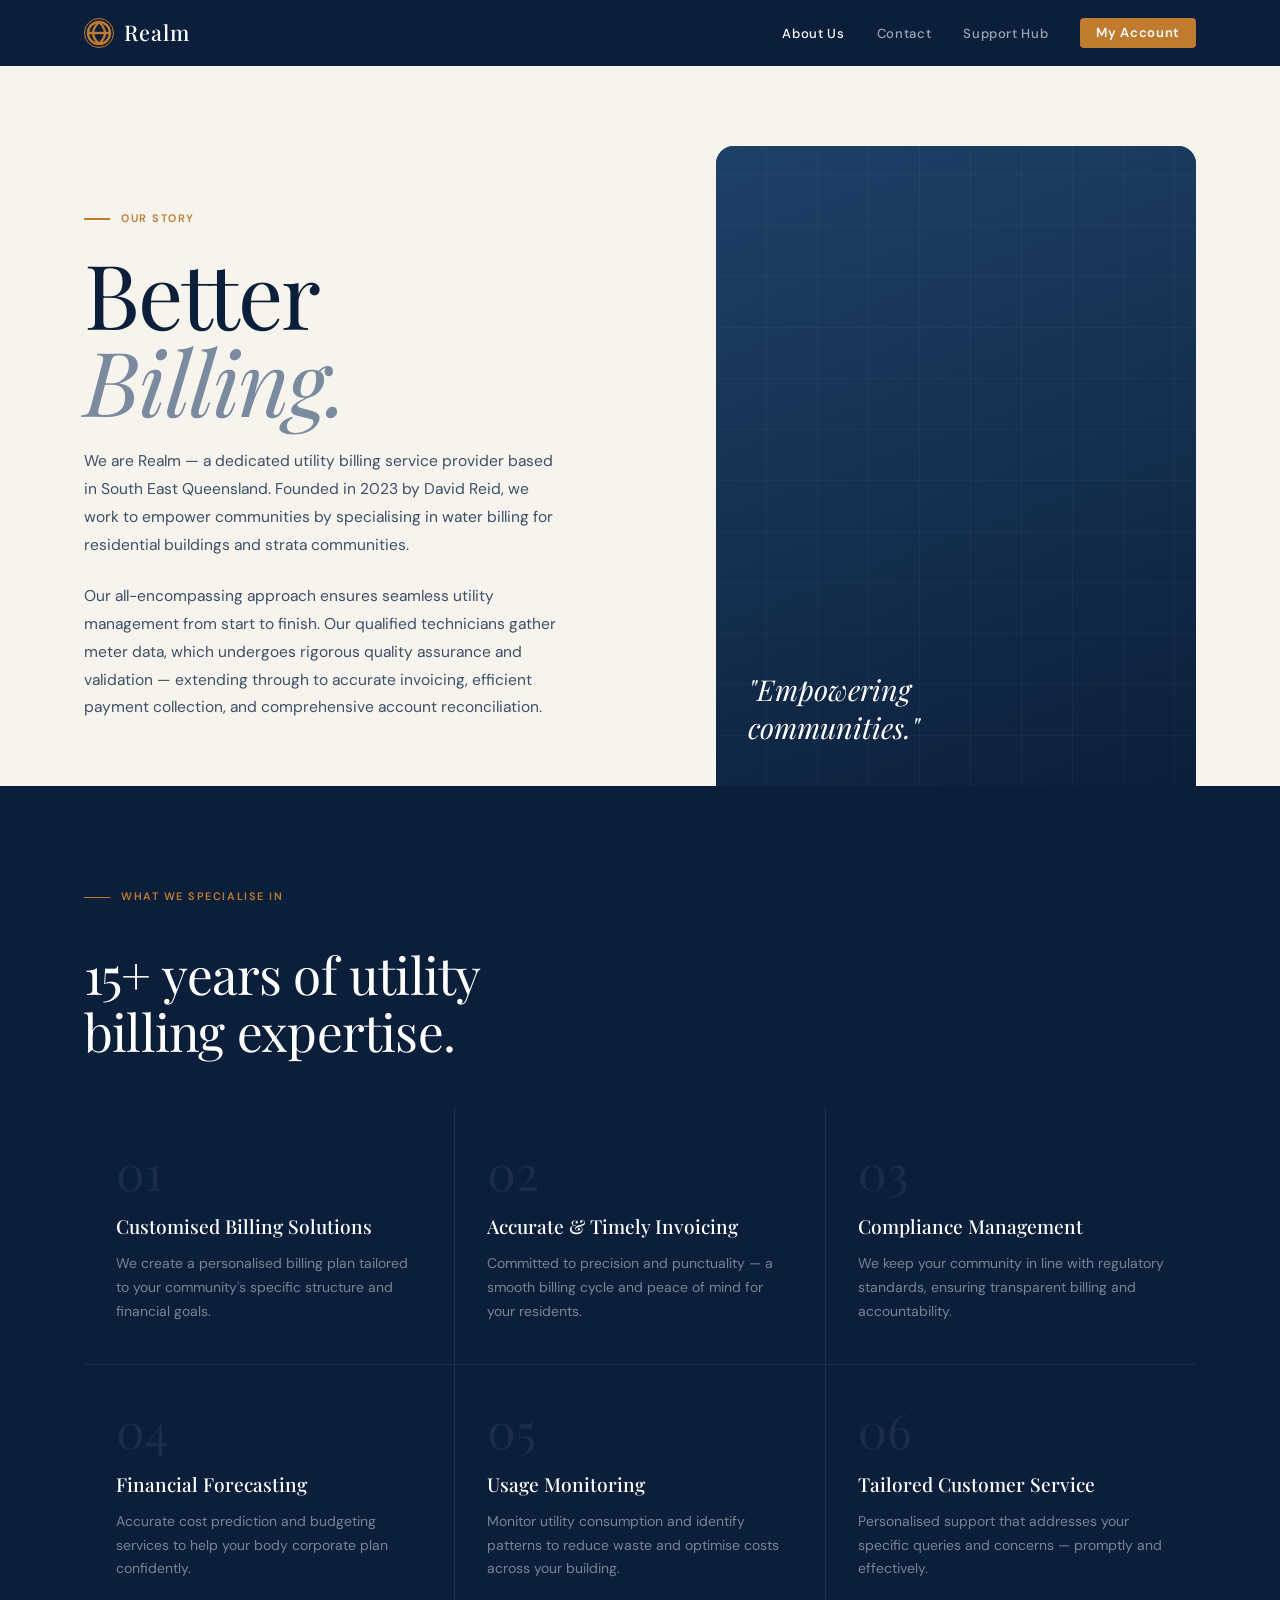
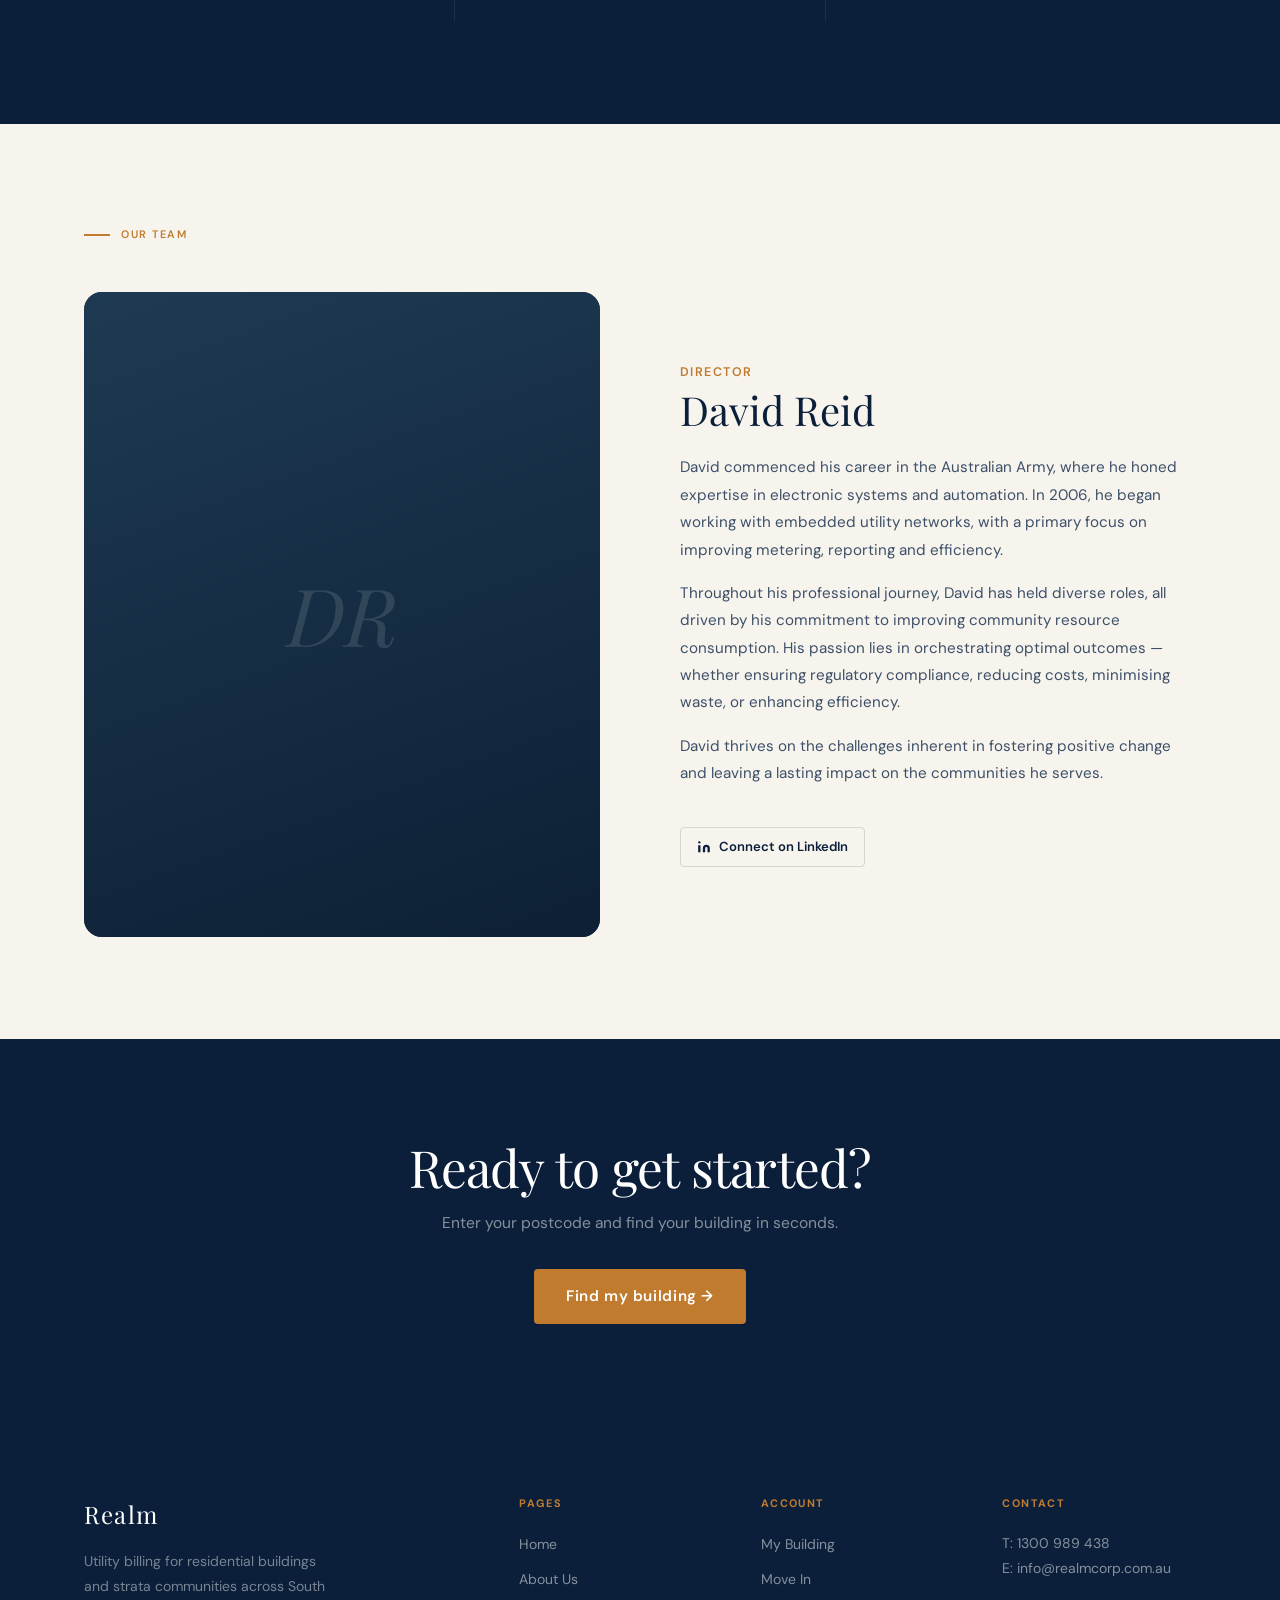
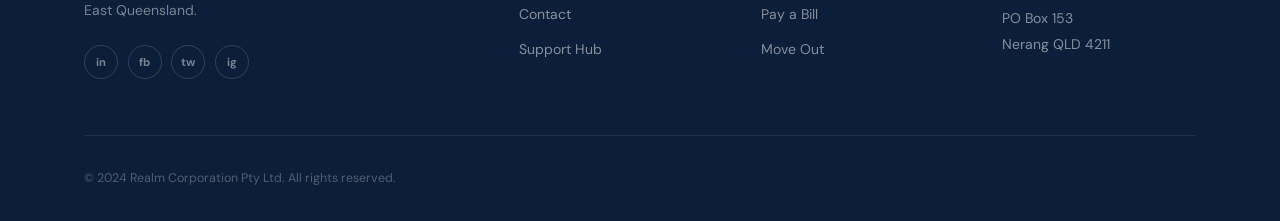
==== about.html @ f76d0b00 "init" ====
<!DOCTYPE html>
<html lang="en">
<head>
  <meta charset="UTF-8">
  <meta name="viewport" content="width=device-width, initial-scale=1.0">
  <title>About Us — Realm</title>
  <link rel="stylesheet" href="style.css">
  <style>
    .about-hero {
      background: var(--cream);
      padding: 5rem 0 0;
      overflow: hidden;
    }
    .about-hero-grid {
      display: grid;
      grid-template-columns: 1fr 480px;
      gap: 5rem;
      align-items: end;
    }
    .about-hero-text { padding-bottom: 4rem; }
    .about-hero-img {
      aspect-ratio: 3/4;
      background: var(--navy-mid);
      border-radius: var(--r-lg) var(--r-lg) 0 0;
      position: relative;
      overflow: hidden;
    }
    .about-hero-img::before {
      content: '';
      position: absolute;
      inset: 0;
      background: linear-gradient(160deg, var(--navy-light) 0%, var(--navy) 100%);
    }
    .about-hero-img::after {
      content: '';
      position: absolute;
      inset: 0;
      background-image:
        repeating-linear-gradient(0deg, transparent, transparent 50px, rgba(255,255,255,0.03) 50px, rgba(255,255,255,0.03) 51px),
        repeating-linear-gradient(90deg, transparent, transparent 50px, rgba(255,255,255,0.03) 50px, rgba(255,255,255,0.03) 51px);
    }
    .about-hero-img-label {
      position: absolute;
      bottom: 2.5rem;
      left: 2rem;
      z-index: 1;
    }
    .about-hero-img-label p {
      font-family: var(--ff-display);
      font-size: 1.8rem;
      color: white;
      font-style: italic;
      font-weight: 400;
      line-height: 1.3;
    }

    /* Values */
    .values-section { background: var(--navy); }
    .values-grid {
      display: grid;
      grid-template-columns: 1fr 1fr 1fr;
      gap: 1px;
      background: rgba(255,255,255,0.07);
      border-radius: var(--r);
      overflow: hidden;
    }
    .value-item {
      background: var(--navy);
      padding: 2.5rem 2rem;
    }
    .value-num {
      font-family: var(--ff-display);
      font-size: 3rem;
      font-weight: 400;
      color: rgba(255,255,255,0.07);
      line-height: 1;
      margin-bottom: 1rem;
    }
    .value-item h3 {
      font-family: var(--ff-display);
      font-size: 1.2rem;
      color: white;
      margin-bottom: 0.6rem;
      font-weight: 500;
    }
    .value-item p { font-size: 0.875rem; color: rgba(255,255,255,0.45); line-height: 1.7; }

    /* Team */
    .team-section { background: var(--cream); }
    .team-grid {
      display: grid;
      grid-template-columns: 1fr 1fr;
      gap: 5rem;
      align-items: center;
    }
    .team-photo {
      aspect-ratio: 4/5;
      border-radius: var(--r-lg);
      overflow: hidden;
      background: #2A3B4D;
      position: relative;
    }
    .team-photo img {
      width: 100%;
      height: 100%;
      object-fit: cover;
      object-position: top;
      filter: grayscale(20%);
    }
    .team-photo-fallback {
      position: absolute;
      inset: 0;
      background: linear-gradient(160deg, #1E3A52 0%, #0D2035 100%);
      display: flex;
      align-items: center;
      justify-content: center;
    }
    .team-photo-initials {
      font-family: var(--ff-display);
      font-size: 5rem;
      font-weight: 300;
      color: rgba(255,255,255,0.12);
      font-style: italic;
    }
    .team-role { color: var(--amber); font-size: 0.78rem; font-weight: 600; letter-spacing: 0.12em; text-transform: uppercase; margin-bottom: 0.5rem; }
    .team-name { font-family: var(--ff-display); font-size: 2.5rem; font-weight: 400; color: var(--navy); margin-bottom: 1.5rem; line-height: 1; }
    .team-bio { font-size: 0.95rem; color: var(--text-mid); line-height: 1.8; }
    .team-bio p { margin-bottom: 1rem; }
    .team-linkedin {
      display: inline-flex;
      align-items: center;
      gap: 0.5rem;
      margin-top: 1.5rem;
      font-size: 0.82rem;
      font-weight: 600;
      color: var(--navy);
      border: 1.5px solid var(--border-warm);
      padding: 0.5rem 1rem;
      border-radius: var(--r-sm);
      transition: all 0.2s;
    }
    .team-linkedin:hover { background: var(--navy); color: white; border-color: var(--navy); }

    @media (max-width: 960px) {
      .about-hero-grid { grid-template-columns: 1fr; }
      .about-hero-img { aspect-ratio: 16/7; border-radius: var(--r-lg); }
      .about-hero-text { padding-bottom: 2rem; }
      .values-grid { grid-template-columns: 1fr; gap: 0; }
      .team-grid { grid-template-columns: 1fr; gap: 3rem; }
    }
  </style>
</head>
<body>

<nav class="nav">
  <div class="nav-inner">
    <a href="index.html" class="nav-logo">
      <div class="nav-logo-icon">
        <svg viewBox="0 0 14 14" fill="none"><circle cx="7" cy="7" r="5.5" stroke="#C07B2E" stroke-width="1.2"/><path d="M7 1.5C7 1.5 10 4.5 10 7C10 9.5 7 12.5 7 12.5" stroke="#C07B2E" stroke-width="1.2"/><path d="M7 1.5C7 1.5 4 4.5 4 7C4 9.5 7 12.5 7 12.5" stroke="#C07B2E" stroke-width="1.2"/><path d="M1.5 7H12.5" stroke="#C07B2E" stroke-width="1.2"/></svg>
      </div>
      <span class="nav-logo-name">Realm</span>
    </a>
    <ul class="nav-links">
      <li><a href="about.html" class="active">About Us</a></li>
      <li><a href="contact.html">Contact</a></li>
      <li><a href="support.html">Support Hub</a></li>
      <li><a href="index.html" class="nav-cta">My Account</a></li>
    </ul>
  </div>
</nav>

<!-- HERO -->
<section class="about-hero">
  <div class="wrap">
    <div class="about-hero-grid">
      <div class="about-hero-text">
        <div class="section-tag anim"><span class="t-label">Our Story</span></div>
        <h1 class="t-display anim d1" style="margin-bottom:1.5rem">Better<br><em style="font-style:italic;color:var(--text-muted)">Billing.</em></h1>
        <p class="t-body anim d2" style="max-width:480px;margin-bottom:1.5rem">
          We are Realm — a dedicated utility billing service provider based in South East Queensland. Founded in 2023 by David Reid, we work to empower communities by specialising in water billing for residential buildings and strata communities.
        </p>
        <p class="t-body anim d3" style="max-width:480px">
          Our all-encompassing approach ensures seamless utility management from start to finish. Our qualified technicians gather meter data, which undergoes rigorous quality assurance and validation — extending through to accurate invoicing, efficient payment collection, and comprehensive account reconciliation.
        </p>
      </div>
      <div class="about-hero-img anim d2">
        <div class="about-hero-img-label">
          <p>"Empowering<br>communities."</p>
        </div>
      </div>
    </div>
  </div>
</section>

<!-- VALUES / SERVICES -->
<section class="section values-section">
  <div class="wrap">
    <div class="section-tag" style="margin-bottom:2.5rem"><span class="t-label" style="color:var(--amber)">What we specialise in</span></div>
    <h2 class="t-headline" style="color:white;margin-bottom:3rem;max-width:520px">15+ years of utility billing expertise.</h2>
    <div class="values-grid">
      <div class="value-item">
        <div class="value-num">01</div>
        <h3>Customised Billing Solutions</h3>
        <p>We create a personalised billing plan tailored to your community's specific structure and financial goals.</p>
      </div>
      <div class="value-item">
        <div class="value-num">02</div>
        <h3>Accurate &amp; Timely Invoicing</h3>
        <p>Committed to precision and punctuality — a smooth billing cycle and peace of mind for your residents.</p>
      </div>
      <div class="value-item">
        <div class="value-num">03</div>
        <h3>Compliance Management</h3>
        <p>We keep your community in line with regulatory standards, ensuring transparent billing and accountability.</p>
      </div>
      <div class="value-item">
        <div class="value-num">04</div>
        <h3>Financial Forecasting</h3>
        <p>Accurate cost prediction and budgeting services to help your body corporate plan confidently.</p>
      </div>
      <div class="value-item">
        <div class="value-num">05</div>
        <h3>Usage Monitoring</h3>
        <p>Monitor utility consumption and identify patterns to reduce waste and optimise costs across your building.</p>
      </div>
      <div class="value-item">
        <div class="value-num">06</div>
        <h3>Tailored Customer Service</h3>
        <p>Personalised support that addresses your specific queries and concerns — promptly and effectively.</p>
      </div>
    </div>
  </div>
</section>

<!-- TEAM -->
<section class="section team-section">
  <div class="wrap">
    <div class="section-tag" style="margin-bottom:3rem"><span class="t-label">Our Team</span></div>
    <div class="team-grid">
      <div class="team-photo">
        <img src="https://i0.wp.com/url.xdx.mybluehost.me/wp-content/uploads/2024/03/ed0c7efb-405b-4a00-aa94-29efe114fdd4.png?resize=4000%2C2667&ssl=1" alt="David Reid" onerror="this.style.display='none'">
        <div class="team-photo-fallback">
          <span class="team-photo-initials">DR</span>
        </div>
      </div>
      <div>
        <p class="team-role">Director</p>
        <h2 class="team-name">David Reid</h2>
        <div class="team-bio">
          <p>David commenced his career in the Australian Army, where he honed expertise in electronic systems and automation. In 2006, he began working with embedded utility networks, with a primary focus on improving metering, reporting and efficiency.</p>
          <p>Throughout his professional journey, David has held diverse roles, all driven by his commitment to improving community resource consumption. His passion lies in orchestrating optimal outcomes — whether ensuring regulatory compliance, reducing costs, minimising waste, or enhancing efficiency.</p>
          <p>David thrives on the challenges inherent in fostering positive change and leaving a lasting impact on the communities he serves.</p>
        </div>
        <a href="https://www.linkedin.com/in/david-reid-398b017/" target="_blank" class="team-linkedin">
          <svg width="14" height="14" fill="currentColor" viewBox="0 0 24 24"><path d="M16 8a6 6 0 016 6v7h-4v-7a2 2 0 00-2-2 2 2 0 00-2 2v7h-4v-7a6 6 0 016-6zM2 9h4v12H2z"/><circle cx="4" cy="4" r="2"/></svg>
          Connect on LinkedIn
        </a>
      </div>
    </div>
  </div>
</section>

<!-- CTA -->
<section class="section-sm" style="background:var(--navy)">
  <div class="wrap" style="text-align:center;padding-top:3rem;padding-bottom:3rem">
    <h2 class="t-headline" style="color:white;margin-bottom:1rem">Ready to get started?</h2>
    <p style="color:rgba(255,255,255,0.5);margin-bottom:2rem;font-size:0.975rem">Enter your postcode and find your building in seconds.</p>
    <a href="index.html" class="btn btn-amber btn-lg">Find my building →</a>
  </div>
</section>

<footer class="footer">
  <div class="wrap">
    <div class="footer-grid">
      <div class="footer-brand">
        <span class="footer-brand-name">Realm</span>
        <p>Utility billing for residential buildings and strata communities across South East Queensland.</p>
        <div class="footer-social"><a href="#">in</a><a href="#">fb</a><a href="#">tw</a><a href="#">ig</a></div>
      </div>
      <div class="footer-col">
        <h5>Pages</h5>
        <ul><li><a href="index.html">Home</a></li><li><a href="about.html">About Us</a></li><li><a href="contact.html">Contact</a></li><li><a href="support.html">Support Hub</a></li></ul>
      </div>
      <div class="footer-col">
        <h5>Account</h5>
        <ul><li><a href="building-hub.html">My Building</a></li><li><a href="move-in.html">Move In</a></li><li><a href="https://customers.bluebilling.com.au" target="_blank">Pay a Bill</a></li><li><a href="move-out.html">Move Out</a></li></ul>
      </div>
      <div class="footer-col">
        <h5>Contact</h5>
        <p>T: <a href="tel:1300989438" style="color:rgba(255,255,255,0.5)">1300 989 438</a><br>E: <a href="mailto:info@realmcorp.com.au" style="color:rgba(255,255,255,0.5)">info@realmcorp.com.au</a><br><br>PO Box 153<br>Nerang QLD 4211</p>
      </div>
    </div>
    <div class="footer-bottom">
      <span>© 2024 Realm Corporation Pty Ltd. All rights reserved.</span>
    </div>
  </div>
</footer>
</body>
</html>
---- style.css ----
@import url('https://fonts.googleapis.com/css2?family=Playfair+Display:ital,wght@0,400;0,500;0,600;0,700;1,400;1,500&family=DM+Sans:wght@300;400;500;600&display=swap');

:root {
  --navy:        #0B1F3A;
  --navy-mid:    #16304F;
  --navy-light:  #1E4168;
  --cream:       #F7F4EE;
  --cream-dark:  #EDE8DF;
  --amber:       #C07B2E;
  --amber-light: #D4944A;
  --white:       #FFFFFF;
  --text:        #0B1F3A;
  --text-mid:    #3D5068;
  --text-muted:  #7A8BA0;
  --border:      rgba(11,31,58,0.1);
  --border-warm: rgba(11,31,58,0.14);
  --ff-display:  'Playfair Display', Georgia, serif;
  --ff-body:     'DM Sans', system-ui, sans-serif;
  --r-sm: 4px; --r: 10px; --r-lg: 18px;
  --shadow-sm: 0 2px 10px rgba(11,31,58,0.09);
  --shadow:    0 6px 28px rgba(11,31,58,0.13);
  --shadow-lg: 0 16px 56px rgba(11,31,58,0.18);
  --shadow-xl: 0 32px 80px rgba(11,31,58,0.22);
}

*, *::before, *::after { box-sizing: border-box; margin: 0; padding: 0; }
html { scroll-behavior: smooth; }
body { font-family: var(--ff-body); background: var(--cream); color: var(--text); line-height: 1.65; -webkit-font-smoothing: antialiased; }
img { max-width: 100%; display: block; }
a { color: inherit; text-decoration: none; }
button, input, select, textarea { font-family: inherit; }

/* ── LAYOUT ── */
.wrap { max-width: 1240px; margin: 0 auto; padding: 0 clamp(1.25rem, 5vw, 4rem); }
.section { padding: clamp(4rem, 8vw, 7rem) 0; }
.section-sm { padding: clamp(2.5rem, 4vw, 4rem) 0; }

/* ── TYPOGRAPHY ── */
.t-display { font-family: var(--ff-display); font-size: clamp(3rem, 7vw, 6rem); font-weight: 400; line-height: 0.97; letter-spacing: -0.02em; }
.t-headline { font-family: var(--ff-display); font-size: clamp(2rem, 4vw, 3.2rem); font-weight: 400; line-height: 1.1; letter-spacing: -0.015em; }
.t-title { font-family: var(--ff-display); font-size: clamp(1.3rem, 2.5vw, 1.9rem); font-weight: 500; line-height: 1.2; }
.t-label { font-size: 0.68rem; font-weight: 600; letter-spacing: 0.14em; text-transform: uppercase; color: var(--amber); }
.t-body { font-size: 0.975rem; line-height: 1.78; color: var(--text-mid); }
.t-small { font-size: 0.85rem; color: var(--text-muted); }

/* ── NAV ── */
.nav { position: sticky; top: 0; z-index: 200; background: var(--navy); height: 66px; display: flex; align-items: center; }
.nav-inner { display: flex; align-items: center; justify-content: space-between; width: 100%; max-width: 1240px; margin: 0 auto; padding: 0 clamp(1.25rem, 5vw, 4rem); }
.nav-logo { display: flex; align-items: center; gap: 10px; }
.nav-logo-icon { width: 30px; height: 30px; border: 1.5px solid var(--amber); border-radius: 50%; display: flex; align-items: center; justify-content: center; }
.nav-logo-name { font-family: var(--ff-display); font-size: 1.35rem; font-weight: 500; color: white; letter-spacing: 0.05em; }
.nav-links { display: flex; align-items: center; gap: 2rem; list-style: none; }
.nav-links a { font-size: 0.82rem; font-weight: 500; letter-spacing: 0.05em; color: rgba(255,255,255,0.6); transition: color 0.2s; }
.nav-links a:hover, .nav-links a.active { color: white; }
.nav-links .nav-cta { background: var(--amber); color: white !important; padding: 0.4rem 1rem; border-radius: var(--r-sm); font-weight: 600; transition: background 0.2s; }
.nav-links .nav-cta:hover { background: var(--amber-light); }

/* ── BUTTONS ── */
.btn { display: inline-flex; align-items: center; gap: 0.5rem; padding: 0.78rem 1.6rem; border-radius: var(--r-sm); font-size: 0.88rem; font-weight: 600; letter-spacing: 0.04em; cursor: pointer; border: none; transition: all 0.22s; white-space: nowrap; }
.btn-amber { background: var(--amber); color: white; }
.btn-amber:hover { background: var(--navy); transform: translateY(-1px); box-shadow: var(--shadow); }
.btn-navy { background: var(--navy); color: white; }
.btn-navy:hover { background: var(--navy-light); transform: translateY(-1px); }
.btn-outline { background: transparent; color: var(--navy); border: 1.5px solid var(--border-warm); }
.btn-outline:hover { border-color: var(--navy); background: var(--navy); color: white; }
.btn-white { background: white; color: var(--navy); }
.btn-white:hover { background: var(--cream); transform: translateY(-1px); }
.btn-lg { padding: 0.95rem 2rem; font-size: 0.95rem; }
.btn-ghost { background: transparent; color: var(--amber); padding: 0; border: none; }

/* ── FORMS ── */
.field { display: flex; flex-direction: column; gap: 0.35rem; }
.field label { font-size: 0.7rem; font-weight: 600; letter-spacing: 0.1em; text-transform: uppercase; color: var(--text-muted); }
.field input, .field select, .field textarea { background: var(--cream); border: 1.5px solid var(--cream-dark); border-radius: var(--r-sm); padding: 0.75rem 1rem; font-size: 0.95rem; color: var(--text); outline: none; transition: border-color 0.2s, box-shadow 0.2s, background 0.2s; width: 100%; }
.field input:focus, .field select:focus, .field textarea:focus { border-color: var(--navy-light); background: white; box-shadow: 0 0 0 3px rgba(30,65,104,0.1); }
.field input::placeholder { color: var(--text-muted); }
.field textarea { resize: vertical; min-height: 110px; }
.field select { appearance: none; background-image: url("data:image/svg+xml,%3Csvg xmlns='http://www.w3.org/2000/svg' width='12' height='7' fill='none'%3E%3Cpath d='M1 1l5 5 5-5' stroke='%237A8BA0' stroke-width='1.5' stroke-linecap='round'/%3E%3C/svg%3E"); background-repeat: no-repeat; background-position: right 1rem center; cursor: pointer; }

/* ── DECORATIVE ── */
.rule { display: block; width: 32px; height: 2px; background: var(--amber); margin-bottom: 1.1rem; }
.section-tag { display: flex; align-items: center; gap: 0.7rem; margin-bottom: 1.4rem; }
.section-tag::before { content: ''; display: block; width: 26px; height: 1.5px; background: var(--amber); flex-shrink: 0; }

/* ── FOOTER ── */
.footer { background: var(--navy); padding: 4.5rem 0 2rem; }
.footer-grid { display: grid; grid-template-columns: 2fr 1fr 1fr 1fr; gap: 3rem; padding-bottom: 3.5rem; border-bottom: 1px solid rgba(255,255,255,0.08); margin-bottom: 2rem; }
.footer-brand-name { font-family: var(--ff-display); font-size: 1.5rem; color: white; letter-spacing: 0.05em; display: block; margin-bottom: 0.9rem; }
.footer-brand p { font-size: 0.875rem; color: rgba(255,255,255,0.45); line-height: 1.75; max-width: 260px; }
.footer-social { display: flex; gap: 0.6rem; margin-top: 1.4rem; }
.footer-social a { width: 34px; height: 34px; border-radius: 50%; border: 1px solid rgba(255,255,255,0.15); display: flex; align-items: center; justify-content: center; font-size: 0.7rem; font-weight: 700; color: rgba(255,255,255,0.45); transition: all 0.2s; }
.footer-social a:hover { border-color: var(--amber); color: var(--amber); }
.footer-col h5 { font-size: 0.68rem; font-weight: 700; letter-spacing: 0.13em; text-transform: uppercase; color: var(--amber); margin-bottom: 1.1rem; }
.footer-col ul { list-style: none; }
.footer-col ul li { margin-bottom: 0.55rem; }
.footer-col ul li a { font-size: 0.875rem; color: rgba(255,255,255,0.5); transition: color 0.2s; }
.footer-col ul li a:hover { color: white; }
.footer-col p { font-size: 0.875rem; color: rgba(255,255,255,0.5); line-height: 1.8; }
.footer-bottom { display: flex; align-items: center; justify-content: space-between; font-size: 0.78rem; color: rgba(255,255,255,0.28); }

/* ── ACCORDION ── */
.accordion-item { border-bottom: 1px solid var(--border); }
.accordion-btn { width: 100%; background: none; border: none; padding: 1.25rem 0; display: flex; align-items: center; justify-content: space-between; gap: 1rem; cursor: pointer; font-size: 0.975rem; font-weight: 600; color: var(--navy); text-align: left; transition: color 0.2s; }
.accordion-btn:hover { color: var(--amber); }
.accordion-ind { width: 24px; height: 24px; border-radius: 50%; border: 1.5px solid var(--border-warm); display: flex; align-items: center; justify-content: center; flex-shrink: 0; font-size: 1.1rem; font-weight: 300; color: var(--text-muted); transition: all 0.25s; }
.accordion-btn.open .accordion-ind { background: var(--amber); border-color: var(--amber); color: white; transform: rotate(45deg); }
.accordion-panel { max-height: 0; overflow: hidden; transition: max-height 0.35s ease; }
.accordion-panel.open { max-height: 400px; }
.accordion-body { padding-bottom: 1.3rem; font-size: 0.925rem; color: var(--text-mid); line-height: 1.75; }

/* ── HUB CARD ── */
.hub-card { background: white; border: 1px solid var(--border); border-radius: var(--r); padding: 2rem 1.75rem 1.75rem; display: flex; flex-direction: column; cursor: pointer; transition: box-shadow 0.25s, transform 0.25s, border-color 0.25s; text-decoration: none; color: inherit; }
.hub-card:hover { box-shadow: var(--shadow); transform: translateY(-2px); border-color: rgba(11,31,58,0.18); }
.hub-card-icon { width: 44px; height: 44px; border-radius: 6px; background: var(--cream); display: flex; align-items: center; justify-content: center; margin-bottom: 1.1rem; }
.hub-card-title { font-family: var(--ff-display); font-size: 1.25rem; font-weight: 500; color: var(--navy); margin-bottom: 0.4rem; }
.hub-card-desc { font-size: 0.875rem; color: var(--text-muted); line-height: 1.6; flex: 1; }
.hub-card-link { font-size: 0.8rem; font-weight: 600; color: var(--amber); margin-top: 1.2rem; display: flex; align-items: center; gap: 0.3rem; transition: gap 0.2s; }
.hub-card:hover .hub-card-link { gap: 0.55rem; }

/* ── ANIMATIONS ── */
@keyframes fadeUp { from { opacity: 0; transform: translateY(18px); } to { opacity: 1; transform: translateY(0); } }
.anim { animation: fadeUp 0.65s ease both; }
.d1 { animation-delay: 0.08s; } .d2 { animation-delay: 0.18s; } .d3 { animation-delay: 0.28s; } .d4 { animation-delay: 0.38s; } .d5 { animation-delay: 0.48s; }

/* ── RESPONSIVE ── */
@media (max-width: 1024px) { .footer-grid { grid-template-columns: 1fr 1fr; } }
@media (max-width: 768px) { .nav-links { display: none; } .footer-grid { grid-template-columns: 1fr; gap: 2rem; } }
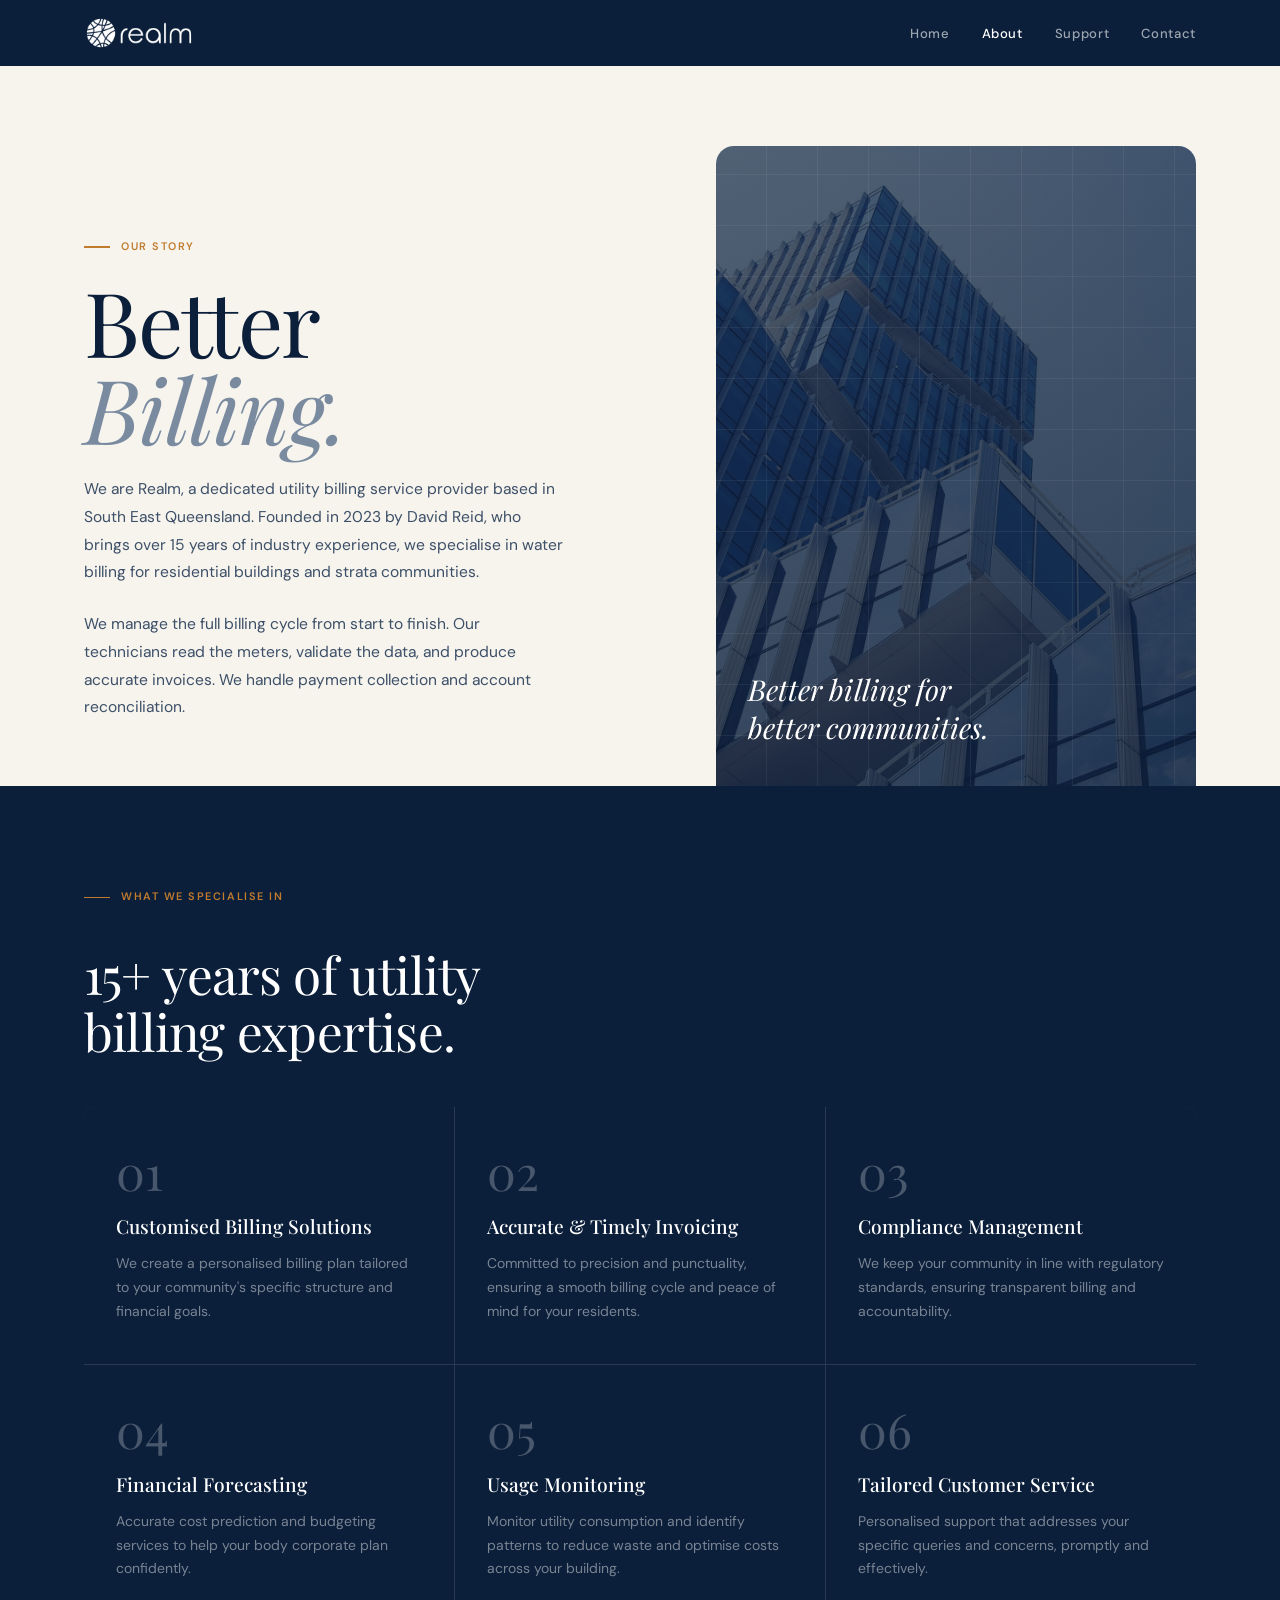
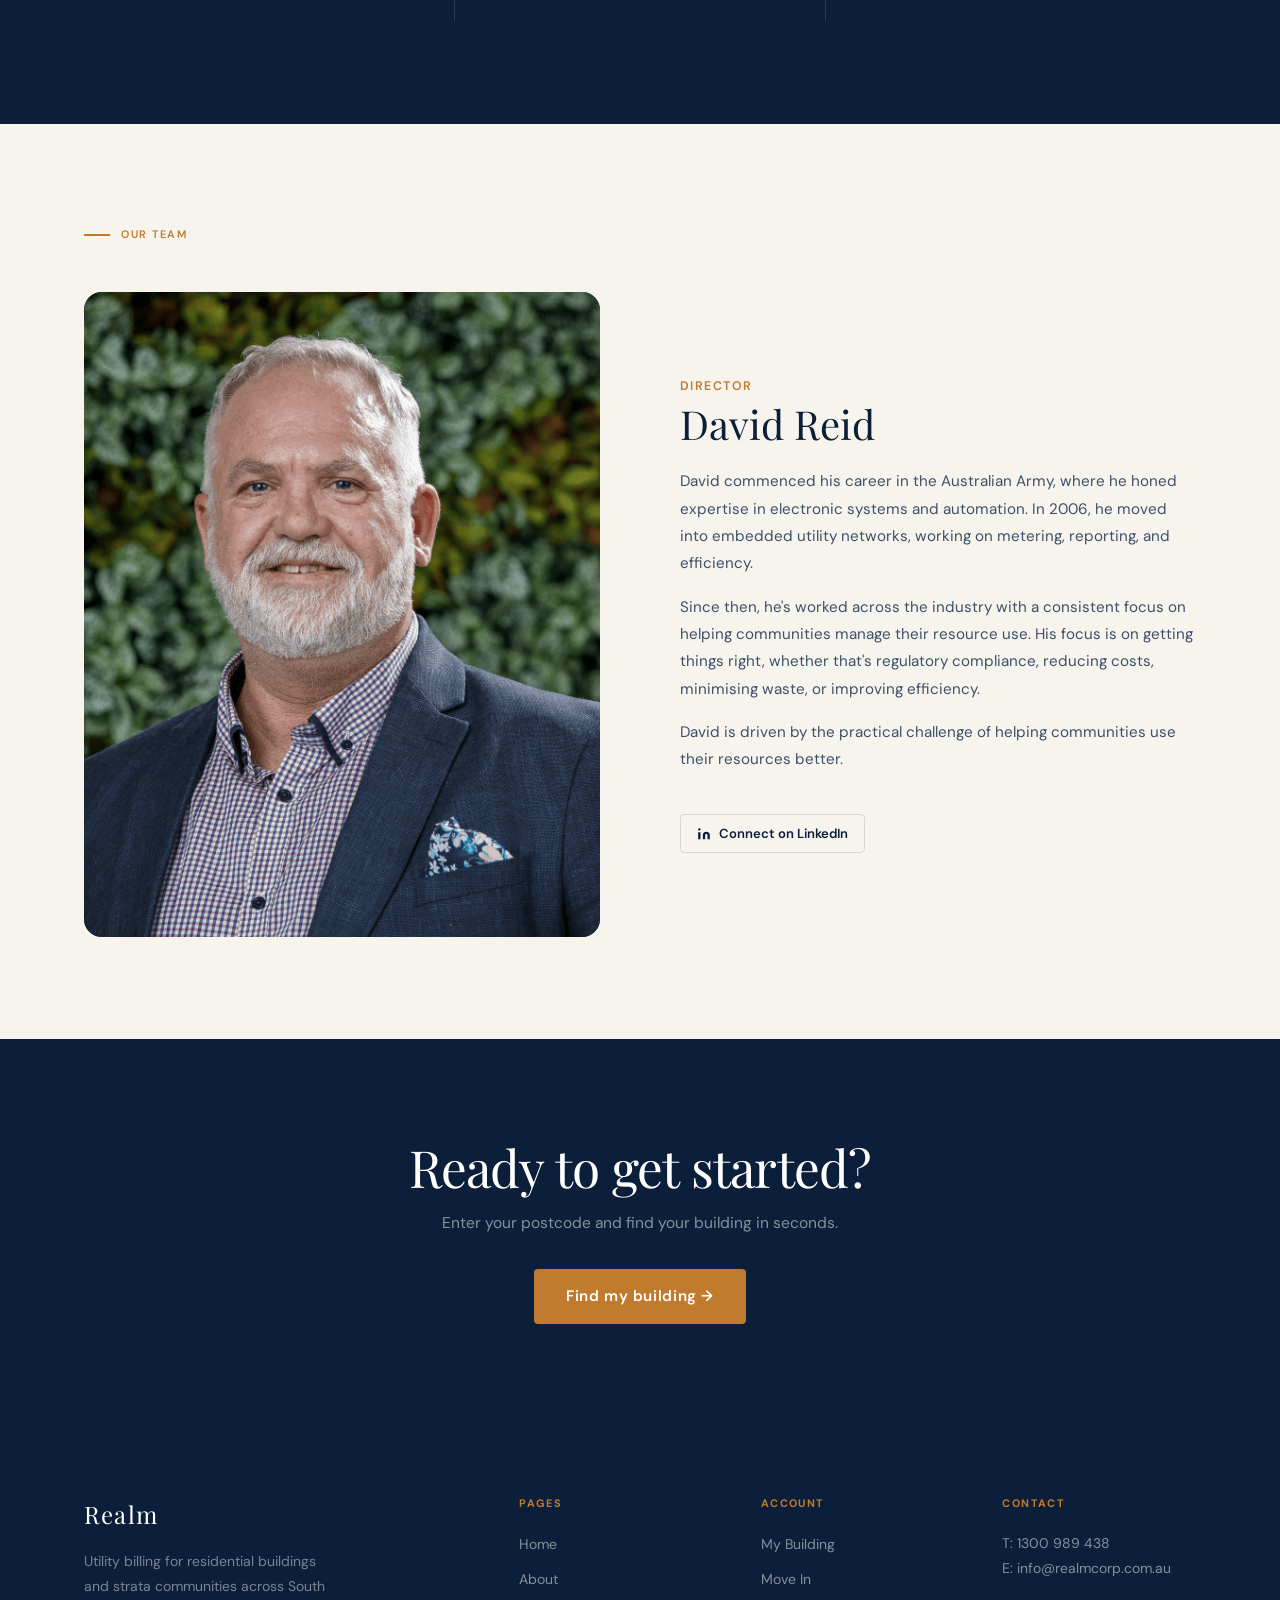
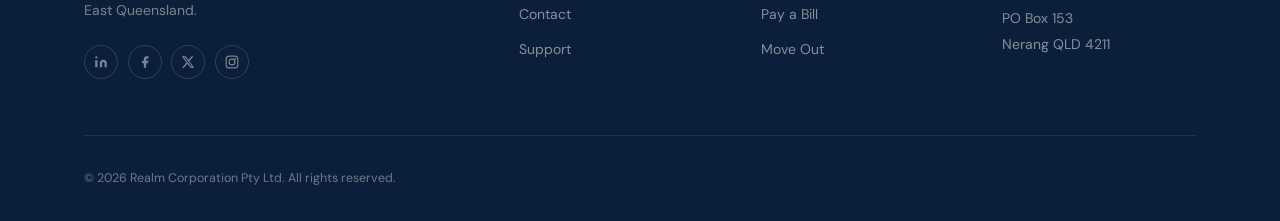
==== commit ad14a9ef: "init" ====
--- a/about.html
+++ b/about.html
@@ -3,7 +3,8 @@
 <head>
   <meta charset="UTF-8">
   <meta name="viewport" content="width=device-width, initial-scale=1.0">
-  <title>About Us — Realm</title>
+  <title>About Us | Realm</title>
+  <link rel="icon" type="image/png" href="assets/favicon.png">
   <link rel="stylesheet" href="style.css">
   <style>
     .about-hero {
@@ -25,25 +26,33 @@
       position: relative;
       overflow: hidden;
     }
+    .about-hero-img img {
+      width: 100%;
+      height: 100%;
+      object-fit: cover;
+      display: block;
+    }
     .about-hero-img::before {
       content: '';
       position: absolute;
       inset: 0;
-      background: linear-gradient(160deg, var(--navy-light) 0%, var(--navy) 100%);
+      background: linear-gradient(160deg, rgba(11,31,58,0.7) 0%, rgba(11,31,58,0.85) 100%);
+      z-index: 1;
     }
     .about-hero-img::after {
       content: '';
       position: absolute;
       inset: 0;
+      z-index: 2;
       background-image:
-        repeating-linear-gradient(0deg, transparent, transparent 50px, rgba(255,255,255,0.03) 50px, rgba(255,255,255,0.03) 51px),
-        repeating-linear-gradient(90deg, transparent, transparent 50px, rgba(255,255,255,0.03) 50px, rgba(255,255,255,0.03) 51px);
+        repeating-linear-gradient(0deg, transparent, transparent 50px, rgba(255,255,255,0.06) 50px, rgba(255,255,255,0.06) 51px),
+        repeating-linear-gradient(90deg, transparent, transparent 50px, rgba(255,255,255,0.06) 50px, rgba(255,255,255,0.06) 51px);
     }
     .about-hero-img-label {
       position: absolute;
       bottom: 2.5rem;
       left: 2rem;
-      z-index: 1;
+      z-index: 3;
     }
     .about-hero-img-label p {
       font-family: var(--ff-display);
@@ -60,7 +69,7 @@
       display: grid;
       grid-template-columns: 1fr 1fr 1fr;
       gap: 1px;
-      background: rgba(255,255,255,0.07);
+      background: rgba(255,255,255,0.12);
       border-radius: var(--r);
       overflow: hidden;
     }
@@ -72,7 +81,7 @@
       font-family: var(--ff-display);
       font-size: 3rem;
       font-weight: 400;
-      color: rgba(255,255,255,0.07);
+      color: rgba(255,255,255,0.25);
       line-height: 1;
       margin-bottom: 1rem;
     }
@@ -119,7 +128,7 @@
       font-family: var(--ff-display);
       font-size: 5rem;
       font-weight: 300;
-      color: rgba(255,255,255,0.12);
+      color: rgba(255,255,255,0.22);
       font-style: italic;
     }
     .team-role { color: var(--amber); font-size: 0.78rem; font-weight: 600; letter-spacing: 0.12em; text-transform: uppercase; margin-bottom: 0.5rem; }
@@ -155,16 +164,13 @@
 <nav class="nav">
   <div class="nav-inner">
     <a href="index.html" class="nav-logo">
-      <div class="nav-logo-icon">
-        <svg viewBox="0 0 14 14" fill="none"><circle cx="7" cy="7" r="5.5" stroke="#C07B2E" stroke-width="1.2"/><path d="M7 1.5C7 1.5 10 4.5 10 7C10 9.5 7 12.5 7 12.5" stroke="#C07B2E" stroke-width="1.2"/><path d="M7 1.5C7 1.5 4 4.5 4 7C4 9.5 7 12.5 7 12.5" stroke="#C07B2E" stroke-width="1.2"/><path d="M1.5 7H12.5" stroke="#C07B2E" stroke-width="1.2"/></svg>
-      </div>
-      <span class="nav-logo-name">Realm</span>
+      <img src="assets/realmcorp-logo-white.png" alt="Realm" style="width:110px;height:auto">
     </a>
     <ul class="nav-links">
-      <li><a href="about.html" class="active">About Us</a></li>
+      <li><a href="index.html">Home</a></li>
+      <li><a href="about.html" class="active">About</a></li>
+      <li><a href="support.html">Support</a></li>
       <li><a href="contact.html">Contact</a></li>
-      <li><a href="support.html">Support Hub</a></li>
-      <li><a href="index.html" class="nav-cta">My Account</a></li>
     </ul>
   </div>
 </nav>
@@ -177,15 +183,16 @@
         <div class="section-tag anim"><span class="t-label">Our Story</span></div>
         <h1 class="t-display anim d1" style="margin-bottom:1.5rem">Better<br><em style="font-style:italic;color:var(--text-muted)">Billing.</em></h1>
         <p class="t-body anim d2" style="max-width:480px;margin-bottom:1.5rem">
-          We are Realm — a dedicated utility billing service provider based in South East Queensland. Founded in 2023 by David Reid, we work to empower communities by specialising in water billing for residential buildings and strata communities.
+          We are Realm, a dedicated utility billing service provider based in South East Queensland. Founded in 2023 by David Reid, who brings over 15 years of industry experience, we specialise in water billing for residential buildings and strata communities.
         </p>
         <p class="t-body anim d3" style="max-width:480px">
-          Our all-encompassing approach ensures seamless utility management from start to finish. Our qualified technicians gather meter data, which undergoes rigorous quality assurance and validation — extending through to accurate invoicing, efficient payment collection, and comprehensive account reconciliation.
+          We manage the full billing cycle from start to finish. Our technicians read the meters, validate the data, and produce accurate invoices. We handle payment collection and account reconciliation.
         </p>
       </div>
       <div class="about-hero-img anim d2">
+        <img src="assets/buildings-scaled.jpg" alt="Residential buildings">
         <div class="about-hero-img-label">
-          <p>"Empowering<br>communities."</p>
+          <p>Better billing for<br>better communities.</p>
         </div>
       </div>
     </div>
@@ -206,7 +213,7 @@
       <div class="value-item">
         <div class="value-num">02</div>
         <h3>Accurate &amp; Timely Invoicing</h3>
-        <p>Committed to precision and punctuality — a smooth billing cycle and peace of mind for your residents.</p>
+        <p>Committed to precision and punctuality, ensuring a smooth billing cycle and peace of mind for your residents.</p>
       </div>
       <div class="value-item">
         <div class="value-num">03</div>
@@ -226,7 +233,7 @@
       <div class="value-item">
         <div class="value-num">06</div>
         <h3>Tailored Customer Service</h3>
-        <p>Personalised support that addresses your specific queries and concerns — promptly and effectively.</p>
+        <p>Personalised support that addresses your specific queries and concerns, promptly and effectively.</p>
       </div>
     </div>
   </div>
@@ -238,18 +245,15 @@
     <div class="section-tag" style="margin-bottom:3rem"><span class="t-label">Our Team</span></div>
     <div class="team-grid">
       <div class="team-photo">
-        <img src="https://i0.wp.com/url.xdx.mybluehost.me/wp-content/uploads/2024/03/ed0c7efb-405b-4a00-aa94-29efe114fdd4.png?resize=4000%2C2667&ssl=1" alt="David Reid" onerror="this.style.display='none'">
-        <div class="team-photo-fallback">
-          <span class="team-photo-initials">DR</span>
-        </div>
+        <img src="assets/david-reid.png" alt="David Reid">
       </div>
       <div>
         <p class="team-role">Director</p>
         <h2 class="team-name">David Reid</h2>
         <div class="team-bio">
-          <p>David commenced his career in the Australian Army, where he honed expertise in electronic systems and automation. In 2006, he began working with embedded utility networks, with a primary focus on improving metering, reporting and efficiency.</p>
-          <p>Throughout his professional journey, David has held diverse roles, all driven by his commitment to improving community resource consumption. His passion lies in orchestrating optimal outcomes — whether ensuring regulatory compliance, reducing costs, minimising waste, or enhancing efficiency.</p>
-          <p>David thrives on the challenges inherent in fostering positive change and leaving a lasting impact on the communities he serves.</p>
+          <p>David commenced his career in the Australian Army, where he honed expertise in electronic systems and automation. In 2006, he moved into embedded utility networks, working on metering, reporting, and efficiency.</p>
+          <p>Since then, he's worked across the industry with a consistent focus on helping communities manage their resource use. His focus is on getting things right, whether that's regulatory compliance, reducing costs, minimising waste, or improving efficiency.</p>
+          <p>David is driven by the practical challenge of helping communities use their resources better.</p>
         </div>
         <a href="https://www.linkedin.com/in/david-reid-398b017/" target="_blank" class="team-linkedin">
           <svg width="14" height="14" fill="currentColor" viewBox="0 0 24 24"><path d="M16 8a6 6 0 016 6v7h-4v-7a2 2 0 00-2-2 2 2 0 00-2 2v7h-4v-7a6 6 0 016-6zM2 9h4v12H2z"/><circle cx="4" cy="4" r="2"/></svg>
@@ -275,11 +279,16 @@
       <div class="footer-brand">
         <span class="footer-brand-name">Realm</span>
         <p>Utility billing for residential buildings and strata communities across South East Queensland.</p>
-        <div class="footer-social"><a href="#">in</a><a href="#">fb</a><a href="#">tw</a><a href="#">ig</a></div>
+        <div class="footer-social">
+          <a href="#" aria-label="LinkedIn"><svg width="14" height="14" fill="currentColor" viewBox="0 0 24 24"><path d="M16 8a6 6 0 016 6v7h-4v-7a2 2 0 00-4 0v7h-4v-7a6 6 0 016-6zM2 9h4v12H2zM4 6a2 2 0 100-4 2 2 0 000 4z"/></svg></a>
+          <a href="#" aria-label="Facebook"><svg width="14" height="14" fill="currentColor" viewBox="0 0 24 24"><path d="M18 2h-3a5 5 0 00-5 5v3H7v4h3v8h4v-8h3l1-4h-4V7a1 1 0 011-1h3V2z"/></svg></a>
+          <a href="#" aria-label="X"><svg width="14" height="14" fill="currentColor" viewBox="0 0 24 24"><path d="M18.244 2.25h3.308l-7.227 8.26 8.502 11.24H16.17l-5.214-6.817L4.99 21.75H1.68l7.73-8.835L1.254 2.25H8.08l4.713 6.231zm-1.161 17.52h1.833L7.084 4.126H5.117z"/></svg></a>
+          <a href="#" aria-label="Instagram"><svg width="14" height="14" fill="currentColor" viewBox="0 0 24 24"><rect x="2" y="2" width="20" height="20" rx="5" ry="5" fill="none" stroke="currentColor" stroke-width="2"/><circle cx="12" cy="12" r="5" fill="none" stroke="currentColor" stroke-width="2"/><circle cx="17.5" cy="6.5" r="1.5"/></svg></a>
+        </div>
       </div>
       <div class="footer-col">
         <h5>Pages</h5>
-        <ul><li><a href="index.html">Home</a></li><li><a href="about.html">About Us</a></li><li><a href="contact.html">Contact</a></li><li><a href="support.html">Support Hub</a></li></ul>
+        <ul><li><a href="index.html">Home</a></li><li><a href="about.html">About</a></li><li><a href="contact.html">Contact</a></li><li><a href="support.html">Support</a></li></ul>
       </div>
       <div class="footer-col">
         <h5>Account</h5>
@@ -291,9 +300,12 @@
       </div>
     </div>
     <div class="footer-bottom">
-      <span>© 2024 Realm Corporation Pty Ltd. All rights reserved.</span>
+      <span class="footer-year"></span>
     </div>
   </div>
 </footer>
+<script>
+  document.querySelector('.footer-year').textContent = '\u00A9 ' + new Date().getFullYear() + ' Realm Corporation Pty Ltd. All rights reserved.';
+</script>
 </body>
 </html>
--- a/style.css
+++ b/style.css
@@ -96,7 +96,7 @@
 .footer-col ul li a { font-size: 0.875rem; color: rgba(255,255,255,0.5); transition: color 0.2s; }
 .footer-col ul li a:hover { color: white; }
 .footer-col p { font-size: 0.875rem; color: rgba(255,255,255,0.5); line-height: 1.8; }
-.footer-bottom { display: flex; align-items: center; justify-content: space-between; font-size: 0.78rem; color: rgba(255,255,255,0.28); }
+.footer-bottom { display: flex; align-items: center; justify-content: space-between; font-size: 0.78rem; color: rgba(255,255,255,0.4); }
 
 /* ── ACCORDION ── */
 .accordion-item { border-bottom: 1px solid var(--border); }
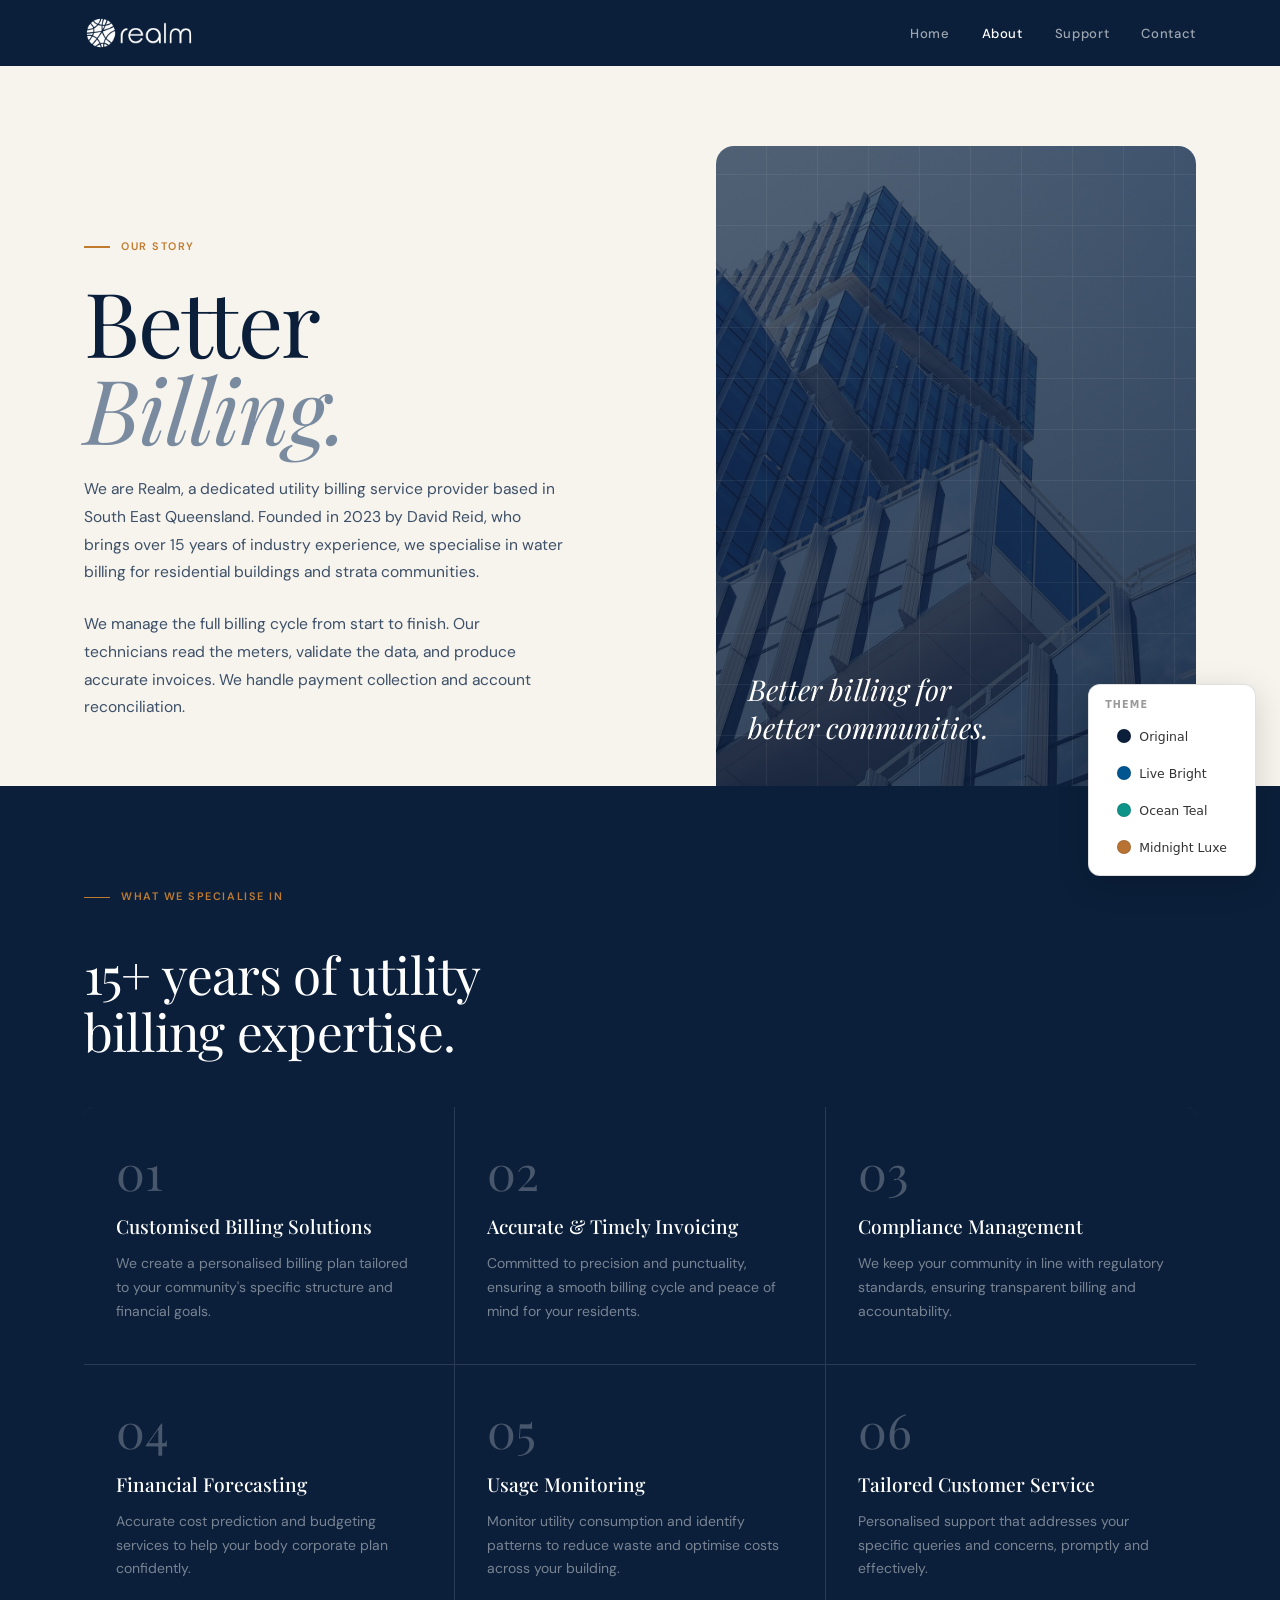
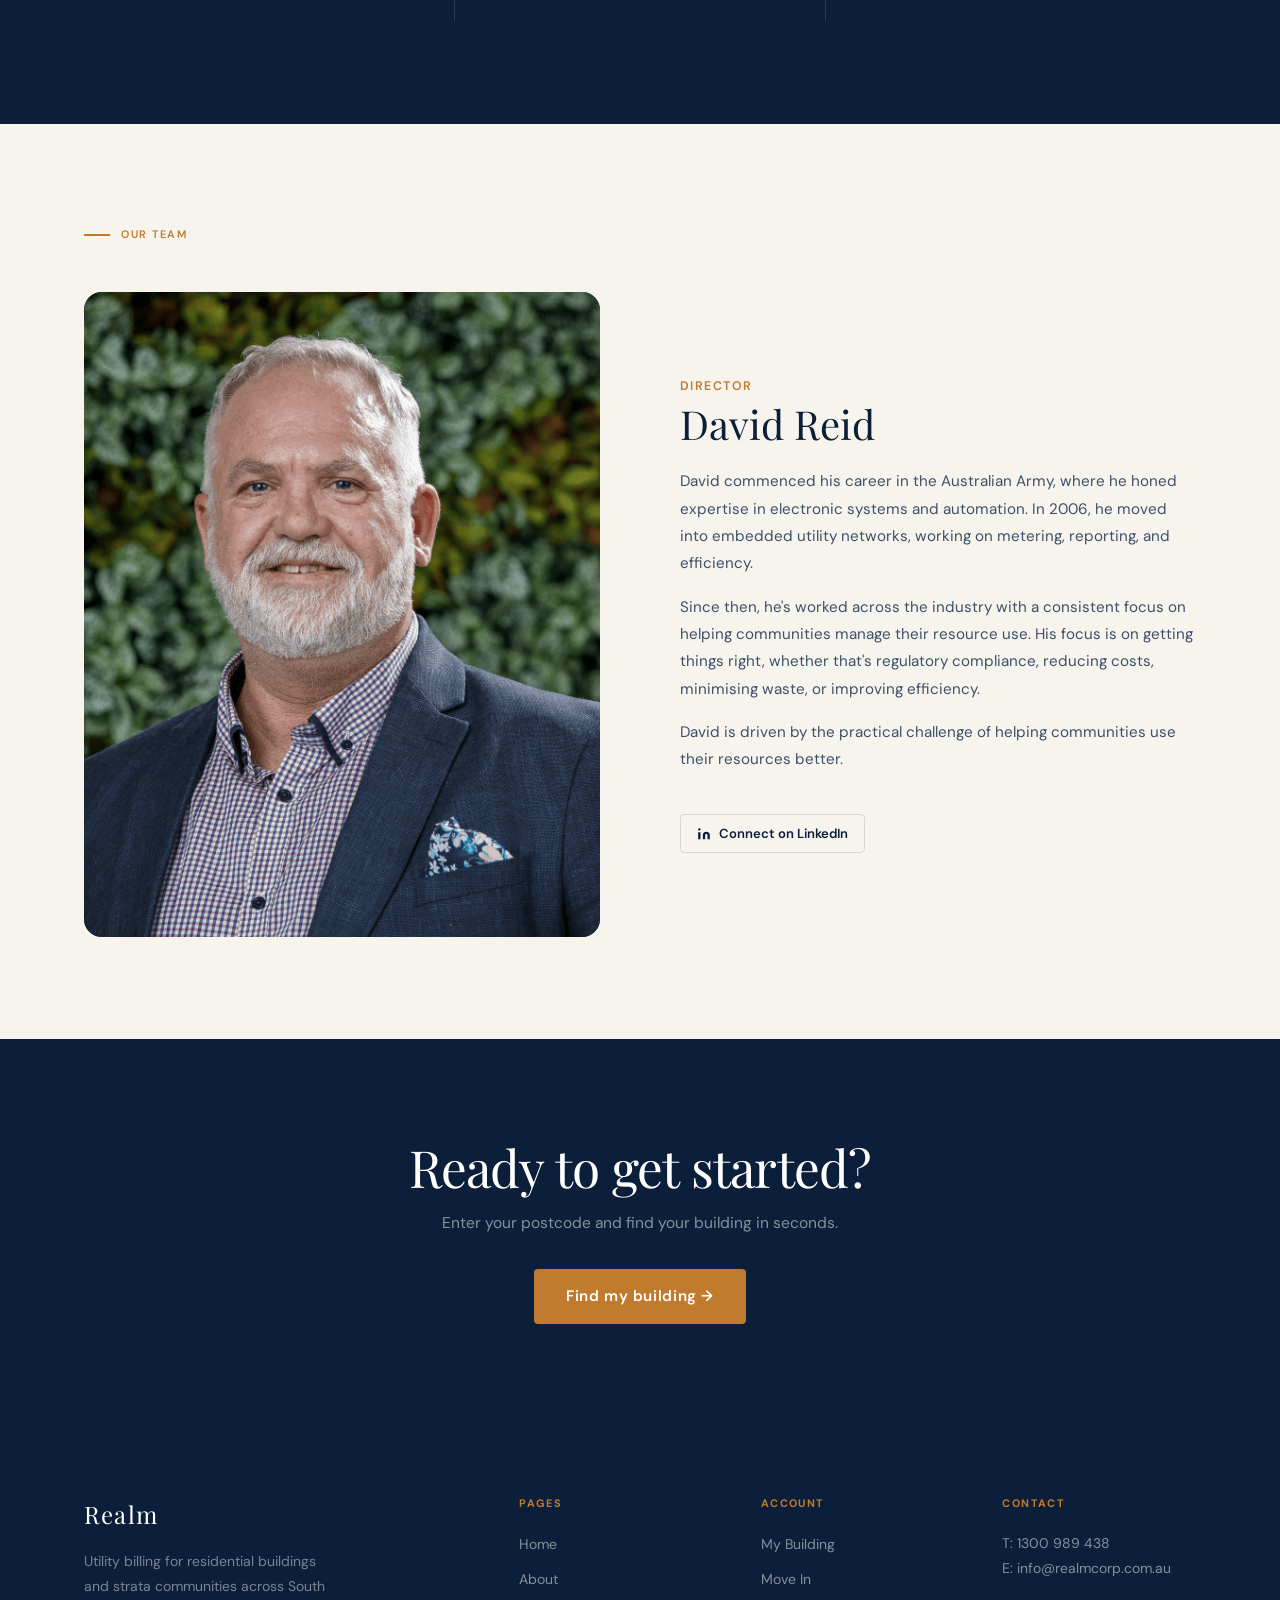
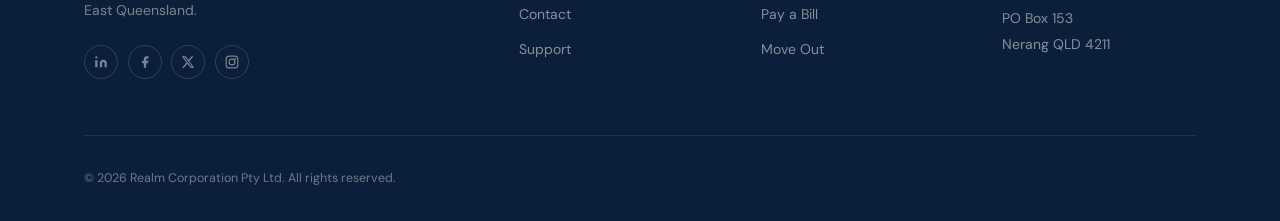
==== commit e3a89bec: "add theme picker with 4 switchable themes Floating picker in bottom-right corner lets you switch bet" ====
--- a/about.html
+++ b/about.html
@@ -307,5 +307,6 @@
 <script>
   document.querySelector('.footer-year').textContent = '\u00A9 ' + new Date().getFullYear() + ' Realm Corporation Pty Ltd. All rights reserved.';
 </script>
+<script src="theme-picker.js"></script>
 </body>
 </html>
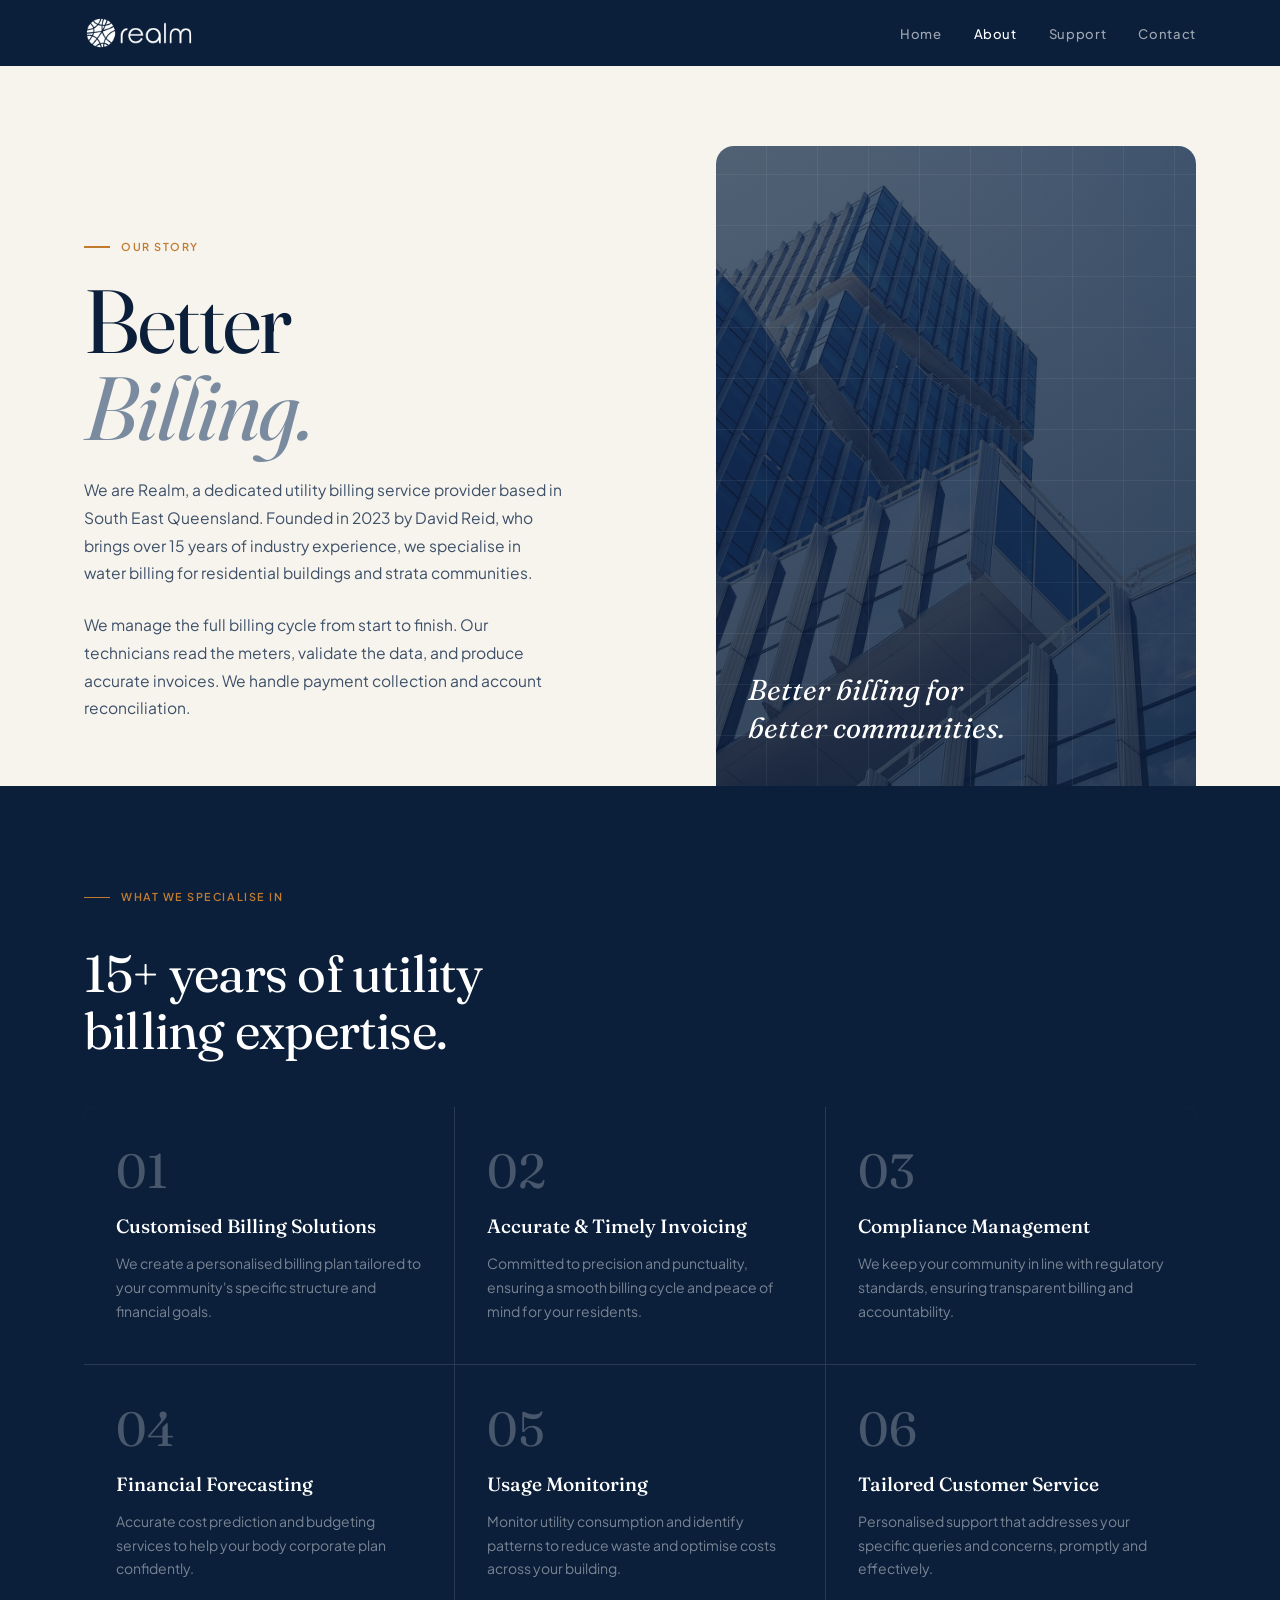
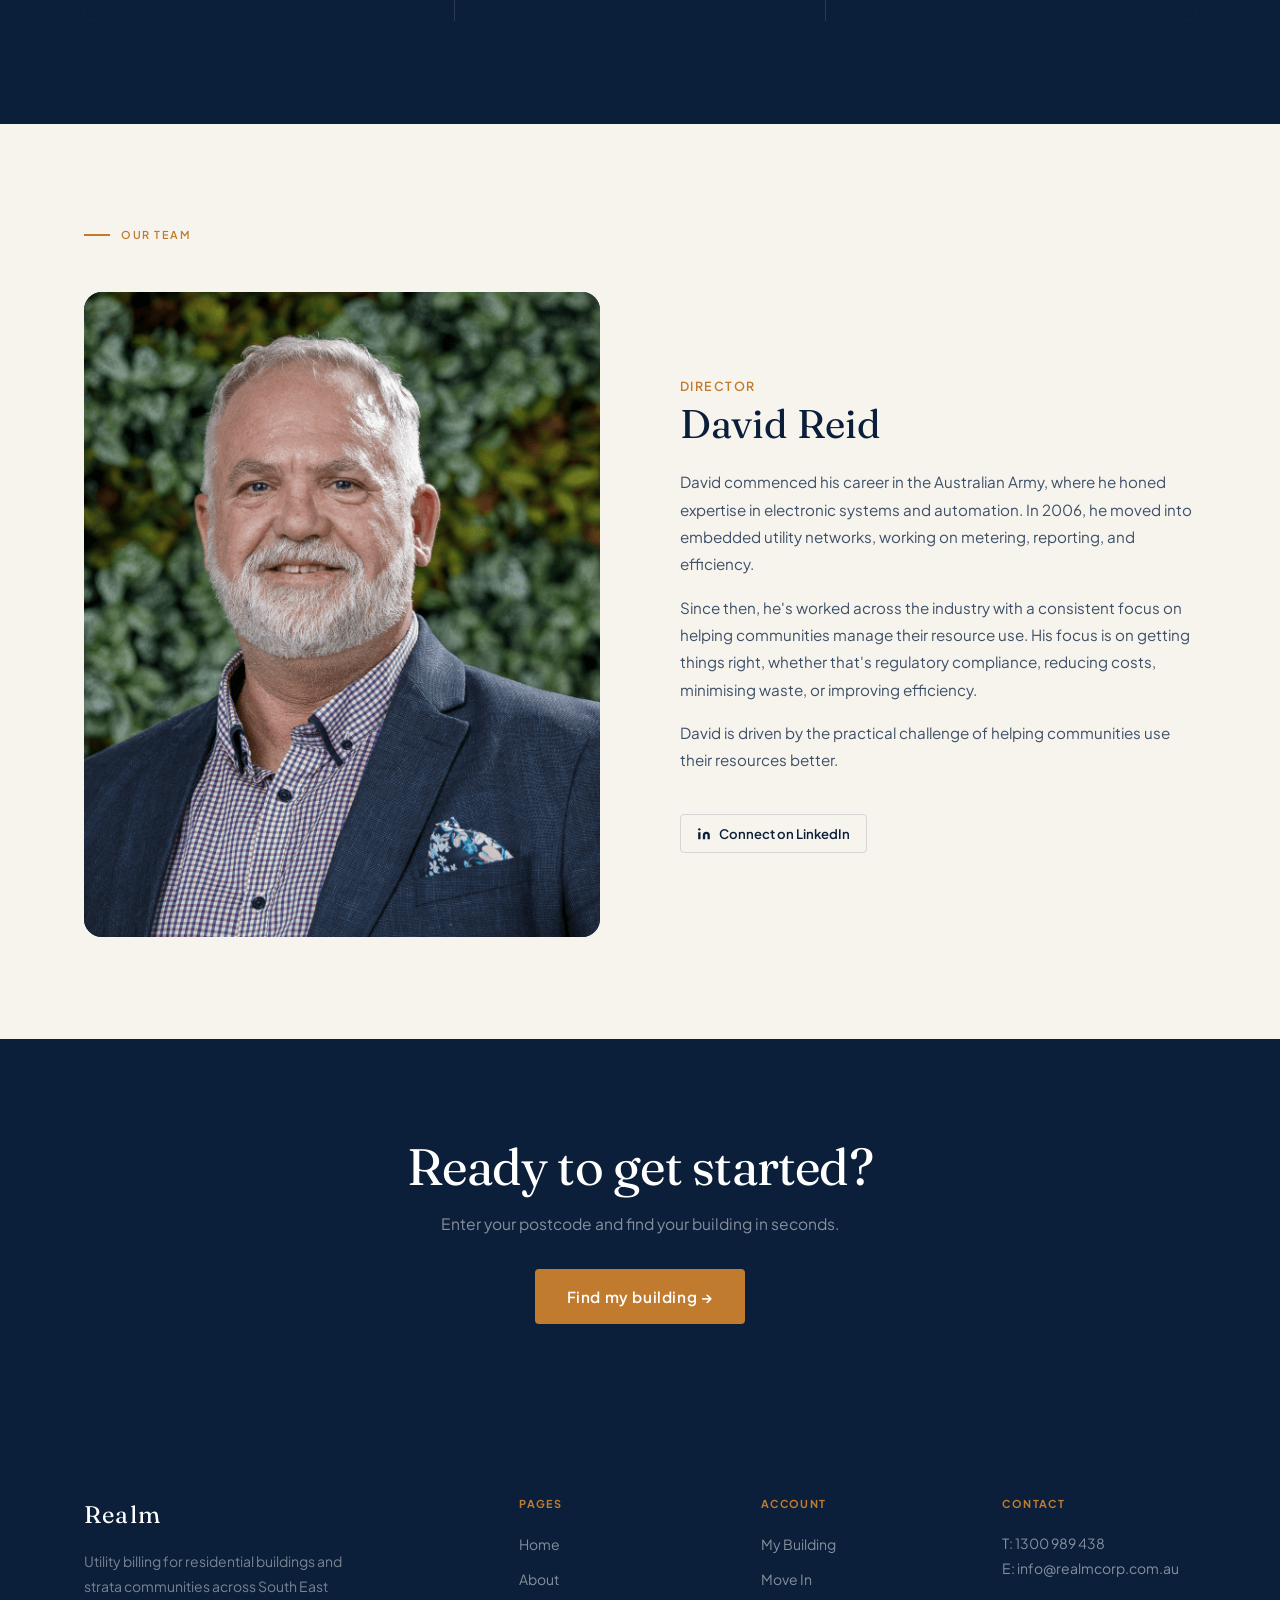
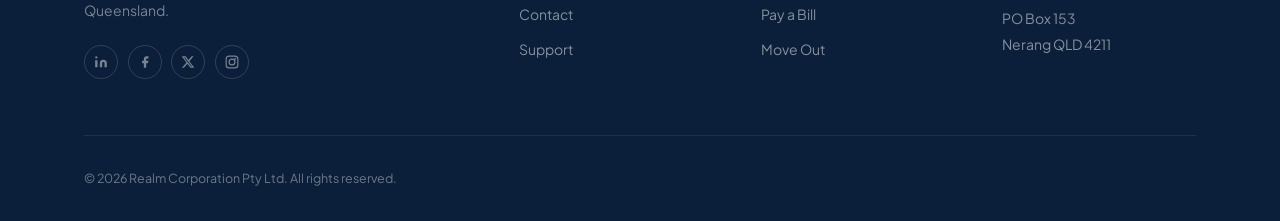
==== commit f152841e: "refactor: update theme font, remove theme picker" ====
--- a/about.html
+++ b/about.html
@@ -307,6 +307,5 @@
 <script>
   document.querySelector('.footer-year').textContent = '\u00A9 ' + new Date().getFullYear() + ' Realm Corporation Pty Ltd. All rights reserved.';
 </script>
-<script src="theme-picker.js"></script>
 </body>
 </html>
--- a/style.css
+++ b/style.css
@@ -1,4 +1,4 @@
-@import url('https://fonts.googleapis.com/css2?family=Playfair+Display:ital,wght@0,400;0,500;0,600;0,700;1,400;1,500&family=DM+Sans:wght@300;400;500;600&display=swap');
+@import url('https://fonts.googleapis.com/css2?family=Fraunces:ital,opsz,wght@0,9..144,300;0,9..144,400;0,9..144,500;0,9..144,600;1,9..144,400;1,9..144,500&family=Plus+Jakarta+Sans:wght@300;400;500;600&display=swap');
 
 :root {
   --navy:        #0B1F3A;
@@ -14,8 +14,8 @@
   --text-muted:  #7A8BA0;
   --border:      rgba(11,31,58,0.1);
   --border-warm: rgba(11,31,58,0.14);
-  --ff-display:  'Playfair Display', Georgia, serif;
-  --ff-body:     'DM Sans', system-ui, sans-serif;
+  --ff-display:  'Fraunces', Georgia, serif;
+  --ff-body:     'Plus Jakarta Sans', system-ui, sans-serif;
   --r-sm: 4px; --r: 10px; --r-lg: 18px;
   --shadow-sm: 0 2px 10px rgba(11,31,58,0.09);
   --shadow:    0 6px 28px rgba(11,31,58,0.13);
